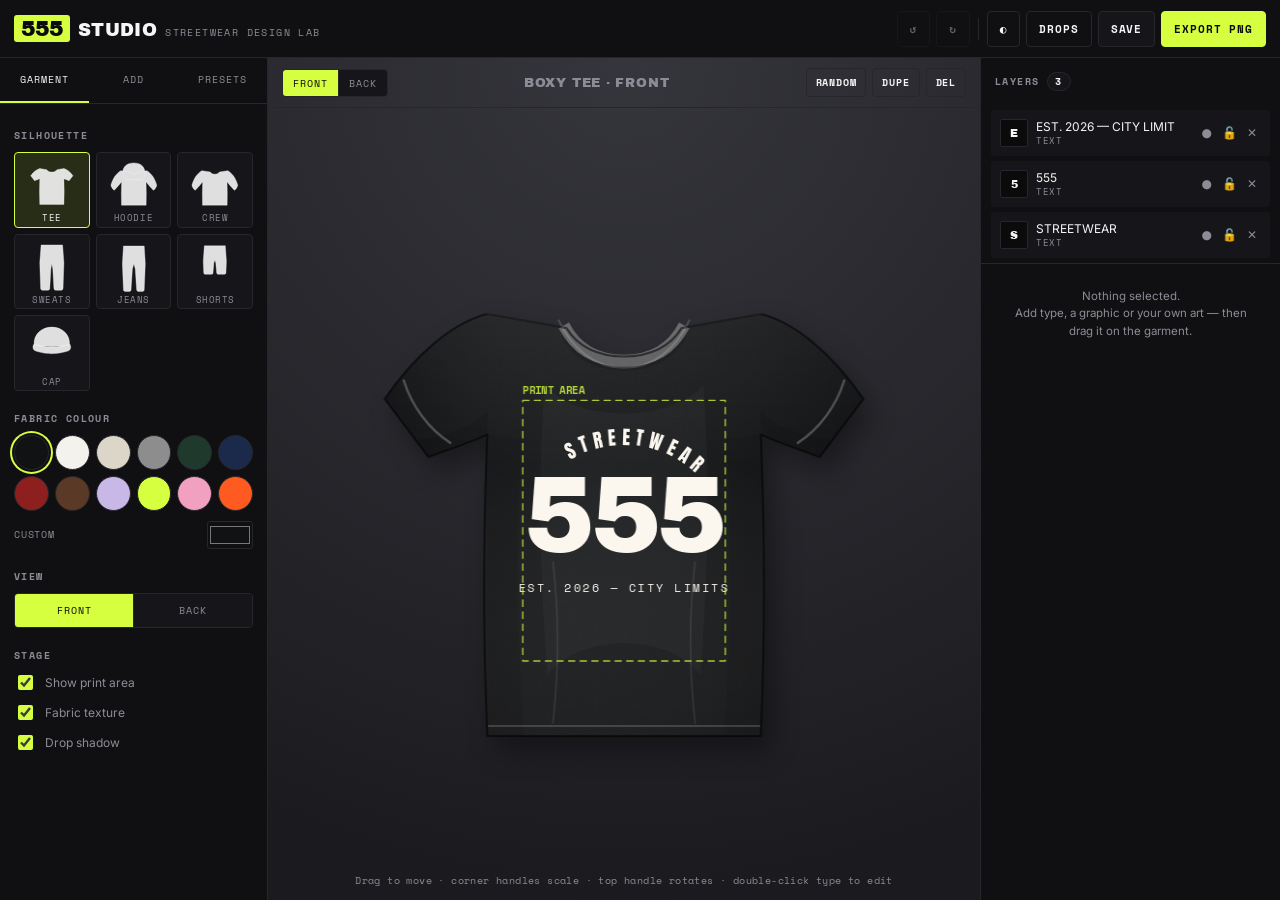
==== index.html @ 2db6f5b3 "Add 555 STUDIO — a streetwear garment design tool A no-build, offline-capable web app for designing " ====
<!doctype html>
<html lang="en" data-theme="dark">
<head>
<meta charset="utf-8" />
<meta name="viewport" content="width=device-width, initial-scale=1, viewport-fit=cover" />
<title>555 STUDIO — Streetwear Design Lab</title>
<meta name="description" content="Design your own streetwear: tees, hoodies, crewnecks, sweats, denim and caps. Type, graphics, uploads, distress, export." />
<link rel="icon" href="data:image/svg+xml,<svg xmlns='http://www.w3.org/2000/svg' viewBox='0 0 100 100'><rect width='100' height='100' rx='18' fill='%230b0b0c'/><text x='50' y='68' font-family='Arial Black,Arial' font-size='52' font-weight='900' text-anchor='middle' fill='%23d6ff3f'>5</text></svg>" />
<link rel="stylesheet" href="css/fonts.css" />
<link rel="stylesheet" href="css/app.css" />
</head>
<body>

<header class="topbar">
  <div class="brand">
    <span class="brand__mark">555</span>
    <span class="brand__name">STUDIO</span>
    <span class="brand__sub">streetwear design lab</span>
  </div>

  <div class="topbar__actions">
    <button class="btn btn--ghost" id="btnUndo" title="Undo (⌘/Ctrl+Z)" aria-label="Undo">↺</button>
    <button class="btn btn--ghost" id="btnRedo" title="Redo (⌘/Ctrl+Shift+Z)" aria-label="Redo">↻</button>
    <span class="sep" aria-hidden="true"></span>
    <button class="btn btn--ghost" id="btnTheme" title="Toggle light / dark">◐</button>
    <button class="btn btn--ghost" id="btnDrops" title="Saved designs">DROPS</button>
    <button class="btn" id="btnSave">SAVE</button>
    <button class="btn btn--accent" id="btnExport">EXPORT PNG</button>
  </div>
</header>

<main class="shell">

  <!-- ───────── LEFT PANEL ───────── -->
  <aside class="panel panel--left" id="panelLeft">
    <nav class="tabs" role="tablist">
      <button class="tab is-active" data-tab="garment">GARMENT</button>
      <button class="tab" data-tab="add">ADD</button>
      <button class="tab" data-tab="templates">PRESETS</button>
    </nav>

    <section class="tabpane is-active" data-pane="garment">
      <h3 class="label">Silhouette</h3>
      <div class="garment-grid" id="garmentGrid"></div>

      <h3 class="label">Fabric colour</h3>
      <div class="swatches" id="colorSwatches"></div>
      <label class="field">
        <span>Custom</span>
        <input type="color" id="colorCustom" value="#111214" />
      </label>

      <h3 class="label">View</h3>
      <div class="segment" id="viewSegment">
        <button data-view="front" class="is-active">FRONT</button>
        <button data-view="back">BACK</button>
      </div>

      <h3 class="label">Stage</h3>
      <label class="check"><input type="checkbox" id="togglePrintArea" checked /><span>Show print area</span></label>
      <label class="check"><input type="checkbox" id="toggleTexture" checked /><span>Fabric texture</span></label>
      <label class="check"><input type="checkbox" id="toggleShadow" checked /><span>Drop shadow</span></label>

      <div class="mobile-only">
        <h3 class="label">Library</h3>
        <div class="btn-row">
          <button class="btn btn--wide" id="btnDropsM">MY DROPS</button>
          <button class="btn btn--wide" id="btnThemeM">LIGHT / DARK</button>
        </div>
      </div>
    </section>

    <section class="tabpane" data-pane="add">
      <h3 class="label">Type</h3>
      <div class="btn-row">
        <button class="btn btn--wide" id="btnAddText">+ TEXT</button>
        <button class="btn btn--wide" id="btnAddUpload">+ UPLOAD ART</button>
      </div>
      <input type="file" id="fileInput" accept="image/*" hidden />

      <h3 class="label">Graphics</h3>
      <div class="graphic-grid" id="graphicGrid"></div>

      <h3 class="label">Shapes</h3>
      <div class="graphic-grid" id="shapeGrid"></div>
    </section>

    <section class="tabpane" data-pane="templates">
      <h3 class="label">One-click starters</h3>
      <p class="hint">Drops a ready-made layout on the current garment. Edit everything after.</p>
      <div class="template-list" id="templateList"></div>
      <button class="btn btn--wide btn--danger" id="btnClear">CLEAR THIS SIDE</button>
    </section>
  </aside>

  <!-- ───────── STAGE ───────── -->
  <section class="stage">
    <div class="stage__bar">
      <div class="segment segment--sm" id="viewSegment2">
        <button data-view="front" class="is-active">FRONT</button>
        <button data-view="back">BACK</button>
      </div>
      <div class="stage__title" id="stageTitle">BOXY TEE</div>
      <div class="stage__bar-right">
        <button class="btn btn--ghost btn--sm" id="btnRandom" title="Surprise me">RANDOM</button>
        <button class="btn btn--ghost btn--sm" id="btnDuplicate" title="Duplicate layer (⌘/Ctrl+D)">DUPE</button>
        <button class="btn btn--ghost btn--sm" id="btnDelete" title="Delete layer (Del)">DEL</button>
      </div>
    </div>

    <div class="stage__canvas-wrap" id="canvasWrap">
      <canvas id="stage" width="1000" height="1000" aria-label="Garment design canvas"></canvas>
    </div>

    <div class="stage__hint" id="stageHint">Drag to move · corner handles scale · top handle rotates · double-click type to edit</div>
  </section>

  <!-- ───────── RIGHT PANEL ───────── -->
  <aside class="panel panel--right" id="panelRight">
    <div class="panel__head">
      <h3 class="label label--flush">Layers <span class="count" id="layerCount">0</span></h3>
    </div>
    <ul class="layers" id="layerList"></ul>

    <div class="props" id="props">
      <p class="hint hint--center">Nothing selected.<br />Add type or a graphic to start.</p>
    </div>
  </aside>
</main>

<!-- mobile nav -->
<nav class="mobilebar">
  <button data-mob="garment" class="is-active">Garment</button>
  <button data-mob="add">Add</button>
  <button data-mob="layers">Layers</button>
  <button data-mob="stage">Canvas</button>
</nav>

<!-- drops / saved designs -->
<div class="modal" id="dropsModal" hidden>
  <div class="modal__card">
    <div class="modal__head">
      <h2>MY DROPS</h2>
      <button class="btn btn--ghost" id="btnCloseDrops">CLOSE</button>
    </div>
    <div class="drops" id="dropsGrid"></div>
    <div class="modal__foot">
      <button class="btn btn--wide" id="btnExportJson">EXPORT .JSON</button>
      <button class="btn btn--wide" id="btnImportJson">IMPORT .JSON</button>
      <input type="file" id="jsonInput" accept="application/json" hidden />
    </div>
  </div>
</div>

<div class="toast" id="toast" aria-live="polite"></div>

<script src="js/util.js"></script>
<script src="js/garments.js"></script>
<script src="js/graphics.js"></script>
<script src="js/templates.js"></script>
<script src="js/render.js"></script>
<script src="js/app.js"></script>
</body>
</html>
---- css/fonts.css ----
/* 555 STUDIO — self-hosted type (Google Fonts, latin subset).
   Anton, Archivo Black, Bebas Neue, Bungee, Chakra Petch, Inter, Oswald,
   Permanent Marker, Pirata One, Rubik Mono One, Space Mono, Syne, Teko,
   UnifrakturCook — all SIL Open Font License 1.1 (see assets/fonts/OFL.txt). */

@font-face {
  font-family: 'Anton';
  font-style: normal;
  font-weight: 400;
  font-display: swap;
  src: url(../assets/fonts/anton-400.woff2) format('woff2');
}
@font-face {
  font-family: 'Archivo Black';
  font-style: normal;
  font-weight: 400;
  font-display: swap;
  src: url(../assets/fonts/archivo-black-400.woff2) format('woff2');
}
@font-face {
  font-family: 'Bebas Neue';
  font-style: normal;
  font-weight: 400;
  font-display: swap;
  src: url(../assets/fonts/bebas-neue-400.woff2) format('woff2');
}
@font-face {
  font-family: 'Bungee';
  font-style: normal;
  font-weight: 400;
  font-display: swap;
  src: url(../assets/fonts/bungee-400.woff2) format('woff2');
}
@font-face {
  font-family: 'Chakra Petch';
  font-style: normal;
  font-weight: 700;
  font-display: swap;
  src: url(../assets/fonts/chakra-petch-700.woff2) format('woff2');
}
@font-face {
  font-family: 'Inter';
  font-style: normal;
  font-weight: 100 900;
  font-display: swap;
  src: url(../assets/fonts/inter.woff2) format('woff2');
}
@font-face {
  font-family: 'Oswald';
  font-style: normal;
  font-weight: 600;
  font-display: swap;
  src: url(../assets/fonts/oswald-600.woff2) format('woff2');
}
@font-face {
  font-family: 'Permanent Marker';
  font-style: normal;
  font-weight: 400;
  font-display: swap;
  src: url(../assets/fonts/permanent-marker-400.woff2) format('woff2');
}
@font-face {
  font-family: 'Pirata One';
  font-style: normal;
  font-weight: 400;
  font-display: swap;
  src: url(../assets/fonts/pirata-one-400.woff2) format('woff2');
}
@font-face {
  font-family: 'Rubik Mono One';
  font-style: normal;
  font-weight: 400;
  font-display: swap;
  src: url(../assets/fonts/rubik-mono-one-400.woff2) format('woff2');
}
@font-face {
  font-family: 'Space Mono';
  font-style: normal;
  font-weight: 400;
  font-display: swap;
  src: url(../assets/fonts/space-mono-400.woff2) format('woff2');
}
@font-face {
  font-family: 'Space Mono';
  font-style: normal;
  font-weight: 700;
  font-display: swap;
  src: url(../assets/fonts/space-mono-700.woff2) format('woff2');
}
@font-face {
  font-family: 'Syne';
  font-style: normal;
  font-weight: 800;
  font-display: swap;
  src: url(../assets/fonts/syne-800.woff2) format('woff2');
}
@font-face {
  font-family: 'Teko';
  font-style: normal;
  font-weight: 700;
  font-display: swap;
  src: url(../assets/fonts/teko-700.woff2) format('woff2');
}
@font-face {
  font-family: 'UnifrakturCook';
  font-style: normal;
  font-weight: 700;
  font-display: swap;
  src: url(../assets/fonts/unifrakturcook-700.woff2) format('woff2');
}
---- css/app.css ----
/* ── 555 STUDIO ───────────────────────────────────────────── */
:root{
  --bg:#0b0b0c; --panel:#101012; --panel-2:#16161a; --line:#26262b;
  --ink:#f5f5f6; --muted:#8c8c96; --accent:#d6ff3f; --accent-ink:#0b0b0c;
  --hot:#ff4423; --stage:#35353c; --stage-2:#1b1b1f;
  --radius:4px; --ui:'Inter',system-ui,-apple-system,'Segoe UI',sans-serif;
  --mono:'Space Mono',ui-monospace,'SFMono-Regular',Menlo,monospace;
}
[data-theme="light"]{
  --bg:#f2f2ef; --panel:#fff; --panel-2:#f7f7f4; --line:#dcdcd6;
  --ink:#111112; --muted:#6e6e76; --accent:#111112; --accent-ink:#f6ff8a;
  --stage:#e9e9e4; --stage-2:#cfcfc8;
}
*{box-sizing:border-box}
html,body{height:100%}
body{
  margin:0; background:var(--bg); color:var(--ink); font-family:var(--ui);
  font-size:14px; -webkit-font-smoothing:antialiased; overflow:hidden;
}
button,input,select,textarea{font-family:inherit;font-size:inherit;color:inherit}
::-webkit-scrollbar{width:10px;height:10px}
::-webkit-scrollbar-thumb{background:var(--line);border-radius:99px}
::selection{background:var(--accent);color:var(--accent-ink)}

/* ── topbar ── */
.topbar{
  height:58px; display:flex; align-items:center; justify-content:space-between;
  gap:16px; padding:0 14px; border-bottom:1px solid var(--line); background:var(--panel);
}
.brand{display:flex;align-items:baseline;gap:8px;min-width:0}
.brand__mark{
  font-family:'Archivo Black',var(--ui); font-size:22px; letter-spacing:-1px;
  background:var(--accent); color:var(--accent-ink); padding:2px 7px 1px; border-radius:3px;
}
.brand__name{font-family:'Archivo Black',var(--ui);font-size:18px;letter-spacing:.02em}
.brand__sub{font-family:var(--mono);font-size:10px;color:var(--muted);text-transform:uppercase;letter-spacing:.14em;white-space:nowrap}
.topbar__actions{display:flex;align-items:center;gap:6px}
.sep{width:1px;height:22px;background:var(--line);margin:0 2px}

.btn{
  border:1px solid var(--line); background:var(--panel-2); color:var(--ink);
  font-family:var(--mono); font-size:11px; font-weight:700; letter-spacing:.08em;
  text-transform:uppercase; padding:9px 12px; border-radius:var(--radius); cursor:pointer;
  transition:background .12s,border-color .12s,transform .06s; white-space:nowrap;
}
.btn:hover{background:var(--line)}
.btn:active{transform:translateY(1px)}
.btn--ghost{background:transparent}
.btn--accent{background:var(--accent);color:var(--accent-ink);border-color:var(--accent)}
.btn--accent:hover{filter:brightness(1.08);background:var(--accent)}
.btn--danger{border-color:#5a2a22;color:#ff8f77}
.btn--danger:hover{background:#2a1512}
.btn--wide{width:100%;text-align:center;justify-content:center}
.btn--sm{padding:6px 9px;font-size:10px}
.btn[disabled]{opacity:.35;cursor:not-allowed}
.btn.is-on{background:var(--accent);color:var(--accent-ink);border-color:var(--accent)}

/* ── shell ── */
.shell{
  height:calc(100% - 58px); display:grid; grid-template-columns:268px minmax(0,1fr) 300px;
}
.panel{background:var(--panel);overflow-y:auto;overscroll-behavior:contain}
.panel--left{border-right:1px solid var(--line)}
.panel--right{border-left:1px solid var(--line);display:flex;flex-direction:column}
.panel__head{padding:14px 14px 0}

.tabs{display:flex;position:sticky;top:0;background:var(--panel);z-index:3;border-bottom:1px solid var(--line)}
.tab{
  flex:1; background:none; border:0; border-bottom:2px solid transparent; padding:14px 4px;
  font-family:var(--mono); font-size:10px; letter-spacing:.1em; color:var(--muted); cursor:pointer;
}
.tab.is-active{color:var(--ink);border-bottom-color:var(--accent)}
.tabpane{display:none;padding:4px 14px 28px}
.tabpane.is-active{display:block}

.label{
  font-family:var(--mono); font-size:10px; letter-spacing:.14em; text-transform:uppercase;
  color:var(--muted); margin:20px 0 9px; display:flex; align-items:center; gap:8px;
}
.label--flush{margin-top:0}
.count{background:var(--panel-2);border:1px solid var(--line);border-radius:99px;padding:1px 7px;color:var(--ink)}
.hint{font-size:11.5px;line-height:1.5;color:var(--muted);margin:0 0 12px}
.hint--center{text-align:center;padding:24px 8px}

/* ── garment picker ── */
.garment-grid{display:grid;grid-template-columns:repeat(3,1fr);gap:6px}
.gcard{
  position:relative; aspect-ratio:1/1; border:1px solid var(--line); border-radius:var(--radius);
  background:var(--panel-2); cursor:pointer; padding:4px; display:flex; flex-direction:column;
  align-items:center; justify-content:center; gap:2px; transition:border-color .12s,background .12s;
}
.gcard:hover{border-color:var(--muted)}
.gcard.is-active{border-color:var(--accent);background:color-mix(in srgb,var(--accent) 12%,transparent)}
.gcard svg{width:100%;height:auto;flex:1;min-height:0;display:block}
.gcard span{font-family:var(--mono);font-size:8.5px;letter-spacing:.06em;text-transform:uppercase;color:var(--muted);text-align:center;line-height:1.1}
.gcard.is-active span{color:var(--ink)}

/* ── swatches ── */
.swatches{display:grid;grid-template-columns:repeat(6,1fr);gap:6px}
.sw{
  aspect-ratio:1/1;border-radius:99px;border:1px solid var(--line);cursor:pointer;padding:0;
  position:relative;transition:transform .1s;
}
.sw:hover{transform:scale(1.12)}
.sw.is-active{box-shadow:0 0 0 2px var(--panel),0 0 0 4px var(--accent)}

.field{display:flex;align-items:center;justify-content:space-between;gap:10px;margin:10px 0}
.field>span{font-family:var(--mono);font-size:10px;letter-spacing:.08em;text-transform:uppercase;color:var(--muted)}
.field input[type=color]{width:46px;height:28px;padding:0;border:1px solid var(--line);border-radius:3px;background:none;cursor:pointer}
.field input[type=text],.field select,.field input[type=number]{
  flex:1;min-width:0;background:var(--panel-2);border:1px solid var(--line);border-radius:3px;padding:7px 8px;
}
.field--stack{display:block}
.field--stack>span{display:block;margin-bottom:6px}

.segment{display:flex;border:1px solid var(--line);border-radius:var(--radius);overflow:hidden}
.segment button{
  flex:1;background:var(--panel-2);border:0;padding:9px 6px;cursor:pointer;
  font-family:var(--mono);font-size:10px;letter-spacing:.1em;color:var(--muted);
}
.segment button+button{border-left:1px solid var(--line)}
.segment button.is-active{background:var(--accent);color:var(--accent-ink)}
.segment--sm button{padding:6px 10px;font-size:9.5px}

.check{display:flex;align-items:center;gap:9px;margin:9px 0;font-size:12px;color:var(--muted);cursor:pointer}
.check input{accent-color:var(--accent);width:15px;height:15px}

.btn-row{display:flex;flex-direction:column;gap:6px}

/* ── graphics / shapes ── */
.graphic-grid{display:grid;grid-template-columns:repeat(4,1fr);gap:6px}
.gr{
  aspect-ratio:1/1;border:1px solid var(--line);border-radius:var(--radius);background:var(--panel-2);
  cursor:pointer;display:grid;place-items:center;padding:7px;transition:border-color .12s,background .12s;
}
.gr:hover{border-color:var(--accent);background:color-mix(in srgb,var(--accent) 10%,transparent)}
.gr svg{width:100%;height:100%;fill:var(--ink);stroke:var(--ink)}

/* ── templates ── */
.template-list{display:flex;flex-direction:column;gap:6px;margin-bottom:18px}
.tpl{
  text-align:left;border:1px solid var(--line);background:var(--panel-2);border-radius:var(--radius);
  padding:11px 12px;cursor:pointer;transition:border-color .12s
}
.tpl:hover{border-color:var(--accent)}
.tpl b{display:block;font-family:'Archivo Black',var(--ui);font-size:12.5px;letter-spacing:.01em}
.tpl i{font-style:normal;font-family:var(--mono);font-size:10px;color:var(--muted)}

/* ── stage ── */
.stage{display:flex;flex-direction:column;min-width:0;background:
  radial-gradient(120% 100% at 50% 0%,var(--stage) 0%,var(--stage-2) 100%)}
.stage__bar{
  display:flex;align-items:center;justify-content:space-between;gap:10px;
  padding:10px 14px;border-bottom:1px solid var(--line)
}
.stage__bar-right{display:flex;gap:6px}
.stage__title{font-family:'Archivo Black',var(--ui);font-size:13px;letter-spacing:.06em;color:var(--muted);text-align:center;white-space:nowrap;overflow:hidden;text-overflow:ellipsis}
.stage__canvas-wrap{flex:1;min-height:0;display:grid;place-items:center;padding:14px;position:relative}
#stage{
  max-width:100%;max-height:100%;width:auto;height:auto;touch-action:none;
  border-radius:6px;cursor:default;
}
.stage__hint{
  font-family:var(--mono);font-size:10px;letter-spacing:.04em;color:var(--muted);
  text-align:center;padding:0 14px 12px;min-height:16px
}

/* ── layers ── */
.layers{list-style:none;margin:10px 0 0;padding:0 10px;max-height:38vh;overflow-y:auto}
.ly{
  display:flex;align-items:center;gap:8px;padding:8px;border:1px solid transparent;border-radius:3px;
  cursor:pointer;background:var(--panel-2);margin-bottom:5px
}
.ly.is-active{border-color:var(--accent)}
.ly__thumb{
  width:28px;height:28px;flex:none;border-radius:2px;background:var(--bg);border:1px solid var(--line);
  display:grid;place-items:center;font-family:'Archivo Black',var(--ui);font-size:11px;overflow:hidden
}
.ly__thumb svg{width:70%;height:70%;fill:var(--ink)}
.ly__thumb img{width:100%;height:100%;object-fit:contain}
.ly__name{flex:1;min-width:0;font-size:12px;white-space:nowrap;overflow:hidden;text-overflow:ellipsis}
.ly__name small{display:block;font-family:var(--mono);font-size:9px;color:var(--muted);letter-spacing:.06em;text-transform:uppercase}
.ly__btns{display:flex;gap:2px}
.ly__btns button{
  background:none;border:0;color:var(--muted);cursor:pointer;padding:3px 4px;border-radius:3px;font-size:12px;line-height:1
}
.ly__btns button:hover{background:var(--line);color:var(--ink)}
.ly.is-hidden .ly__name{opacity:.4;text-decoration:line-through}

/* ── props ── */
.props{border-top:1px solid var(--line);padding:0 14px 40px;flex:1;overflow-y:auto}
.props .label{margin-top:16px}
.row{display:flex;gap:6px;align-items:center;margin:8px 0}
.row>*{min-width:0}
textarea#pText{
  width:100%;background:var(--panel-2);border:1px solid var(--line);border-radius:3px;padding:8px;
  resize:vertical;min-height:62px;font-family:var(--mono);font-size:12px;letter-spacing:.04em
}
.slider{display:block;margin:10px 0}
.slider>span{
  display:flex;justify-content:space-between;font-family:var(--mono);font-size:10px;
  letter-spacing:.08em;text-transform:uppercase;color:var(--muted);margin-bottom:5px
}
.slider>span b{color:var(--ink);font-weight:700}
input[type=range]{width:100%;accent-color:var(--accent);height:16px}
.mini-grid{display:grid;grid-template-columns:repeat(4,1fr);gap:5px}
.mini{
  border:1px solid var(--line);background:var(--panel-2);border-radius:3px;padding:7px 2px;cursor:pointer;
  font-family:var(--mono);font-size:10px;color:var(--muted)
}
.mini:hover{border-color:var(--muted)}
.mini.is-active{border-color:var(--accent);color:var(--ink)}
.font-list{display:grid;gap:5px;max-height:186px;overflow-y:auto;padding-right:2px}
.font-opt{
  border:1px solid var(--line);background:var(--panel-2);border-radius:3px;padding:7px 9px;cursor:pointer;
  text-align:left;font-size:17px;line-height:1.15;overflow:hidden;white-space:nowrap;text-overflow:ellipsis
}
.font-opt.is-active{border-color:var(--accent)}

/* ── modal / drops ── */
.modal{position:fixed;inset:0;background:rgba(0,0,0,.72);display:grid;place-items:center;padding:18px;z-index:50}
.modal[hidden]{display:none}
.modal__card{
  background:var(--panel);border:1px solid var(--line);border-radius:6px;width:min(760px,100%);
  max-height:86vh;display:flex;flex-direction:column
}
.modal__head{display:flex;align-items:center;justify-content:space-between;padding:14px;border-bottom:1px solid var(--line)}
.modal__head h2{margin:0;font-family:'Archivo Black',var(--ui);font-size:15px;letter-spacing:.06em}
.modal__foot{display:flex;gap:8px;padding:14px;border-top:1px solid var(--line)}
.drops{
  display:grid;grid-template-columns:repeat(auto-fill,minmax(140px,1fr));gap:10px;padding:14px;overflow-y:auto
}
.drop{border:1px solid var(--line);border-radius:4px;overflow:hidden;background:var(--panel-2);position:relative}
.drop img{width:100%;aspect-ratio:1/1;object-fit:cover;display:block;background:var(--stage);cursor:pointer}
.drop__meta{padding:7px 8px;display:flex;align-items:center;justify-content:space-between;gap:6px}
.drop__meta span{font-family:var(--mono);font-size:9.5px;color:var(--muted);overflow:hidden;text-overflow:ellipsis;white-space:nowrap}
.drop__meta button{background:none;border:0;color:var(--muted);cursor:pointer;font-size:13px;padding:0 2px}
.drop__meta button:hover{color:var(--hot)}

/* ── toast ── */
.toast{
  position:fixed;left:50%;bottom:26px;transform:translate(-50%,20px);opacity:0;pointer-events:none;
  background:var(--accent);color:var(--accent-ink);font-family:var(--mono);font-size:11px;font-weight:700;
  letter-spacing:.08em;text-transform:uppercase;padding:10px 16px;border-radius:99px;transition:.22s;z-index:99
}
.toast.is-on{opacity:1;transform:translate(-50%,0)}

/* ── mobile ── */
.mobilebar{display:none}
.mobile-only{display:none}
@media (max-width:1080px){
  .shell{grid-template-columns:232px minmax(0,1fr) 262px}
  .brand__sub{display:none}
}
@media (max-width:880px){
  body{overflow:auto}
  .shell{display:block;height:auto}
  .panel{
    position:fixed;left:0;right:0;bottom:52px;top:58px;z-index:20;display:none;
    border:0;border-top:1px solid var(--line)
  }
  .panel.is-open{display:block}
  .panel--right{display:none}
  .panel--right.is-open{display:flex}
  .layers{max-height:none}
  .stage{height:calc(100vh - 58px - 52px)}
  .mobilebar{
    display:grid;grid-template-columns:repeat(4,1fr);position:fixed;left:0;right:0;bottom:0;height:52px;
    background:var(--panel);border-top:1px solid var(--line);z-index:30
  }
  .mobilebar button{
    background:none;border:0;color:var(--muted);font-family:var(--mono);font-size:10px;letter-spacing:.08em;
    text-transform:uppercase;cursor:pointer
  }
  .mobilebar button.is-active{color:var(--accent)}
  .topbar__actions .btn:not(.btn--accent):not(#btnUndo):not(#btnRedo):not(#btnSave){display:none}
  .topbar__actions .sep{display:none}
  .mobile-only{display:block}
  .stage__title{display:none}
}
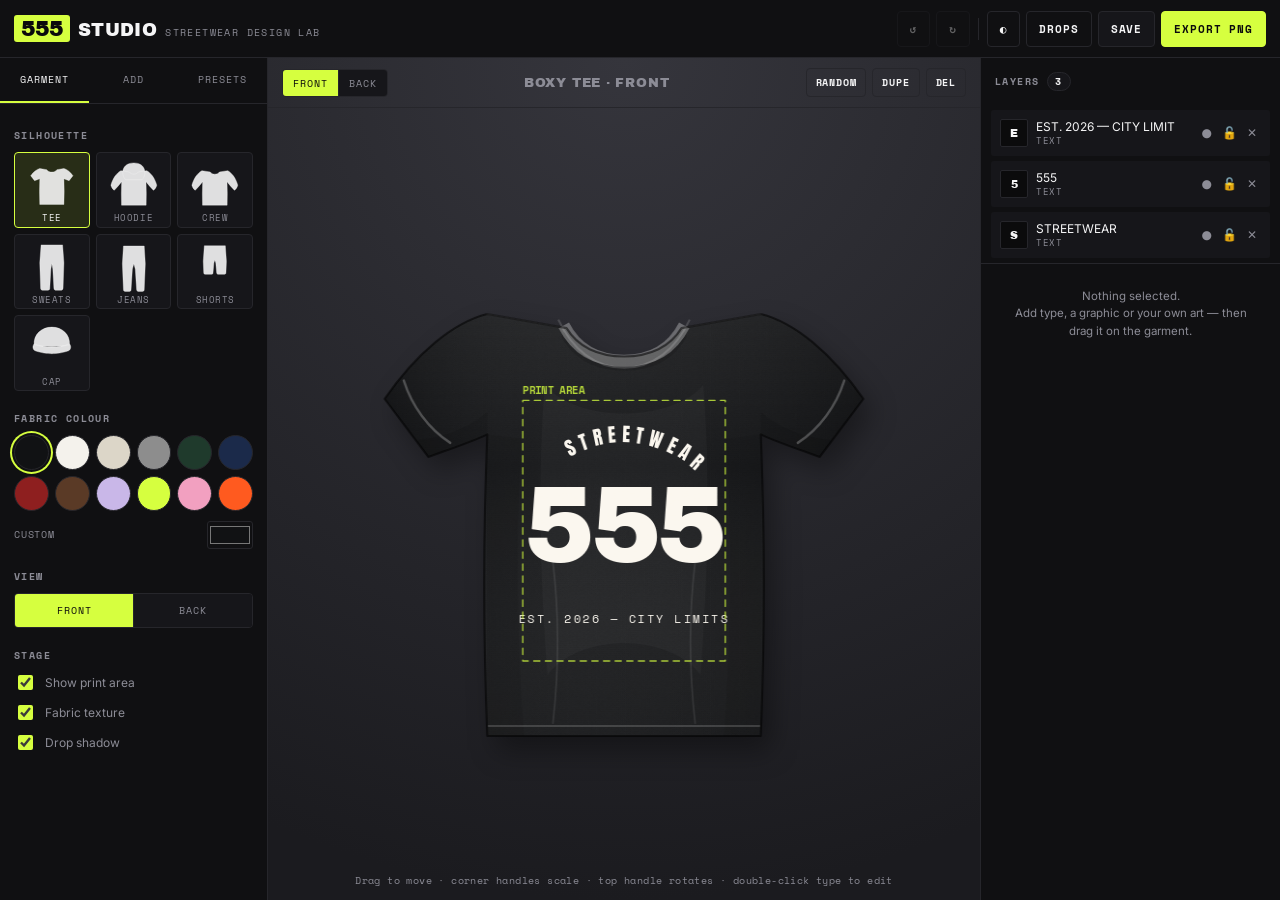
==== commit 1410c1b9: "Lay presets out from measured type instead of guessed widths The box logo overflowed its red box, th" ====
--- a/index.html
+++ b/index.html
@@ -157,8 +157,8 @@
 <script src="js/util.js"></script>
 <script src="js/garments.js"></script>
 <script src="js/graphics.js"></script>
+<script src="js/render.js"></script>
 <script src="js/templates.js"></script>
-<script src="js/render.js"></script>
 <script src="js/app.js"></script>
 </body>
 </html>
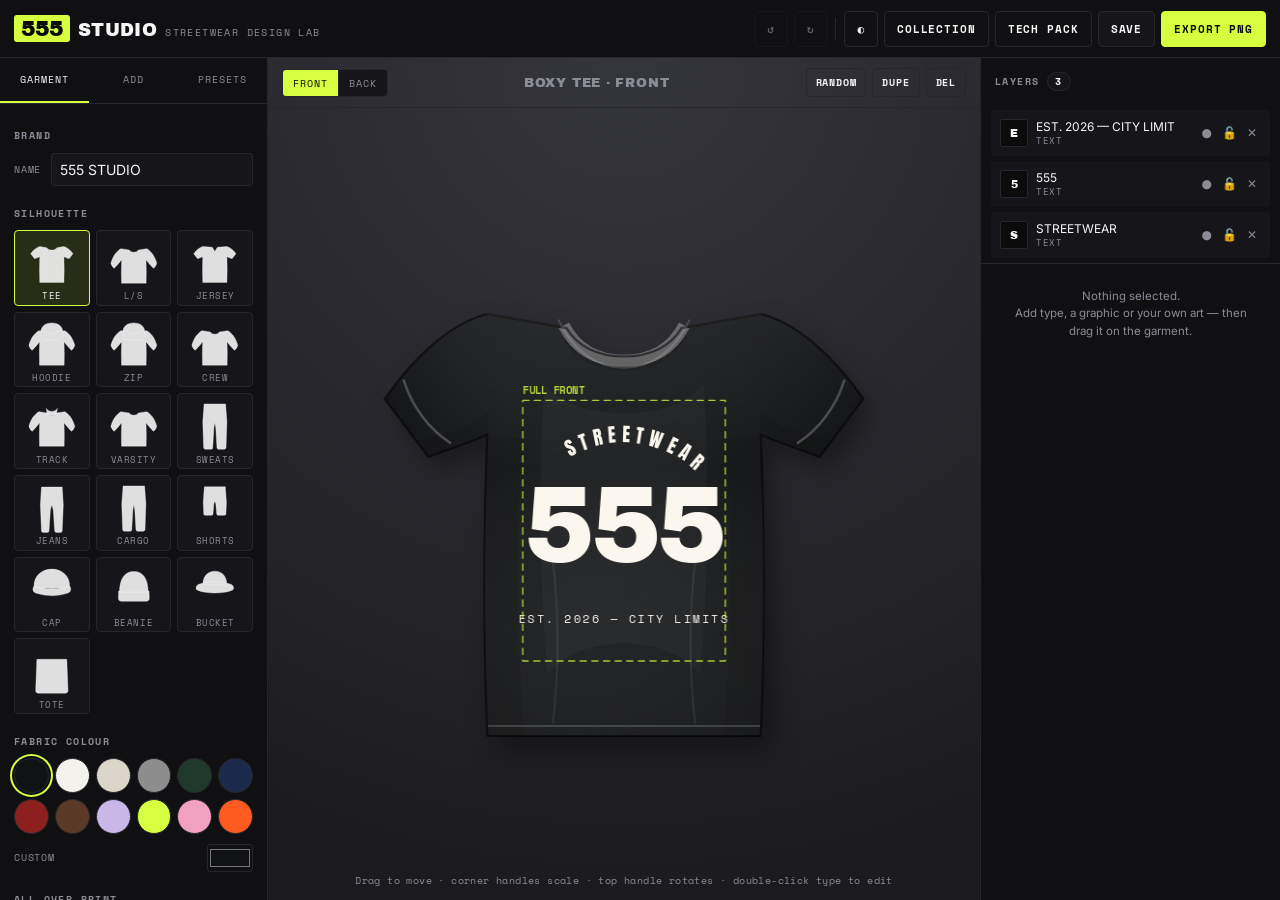
==== commit ac480f27: "Build it out into a full brand tool: 16 garments, all-over prints, finishes, sheets Garments (7 -> 1" ====
--- a/index.html
+++ b/index.html
@@ -23,7 +23,8 @@
     <button class="btn btn--ghost" id="btnRedo" title="Redo (⌘/Ctrl+Shift+Z)" aria-label="Redo">↻</button>
     <span class="sep" aria-hidden="true"></span>
     <button class="btn btn--ghost" id="btnTheme" title="Toggle light / dark">◐</button>
-    <button class="btn btn--ghost" id="btnDrops" title="Saved designs">DROPS</button>
+    <button class="btn btn--ghost" id="btnDrops" title="Your collection">COLLECTION</button>
+    <button class="btn btn--ghost" id="btnTechPack" title="Production sheet">TECH PACK</button>
     <button class="btn" id="btnSave">SAVE</button>
     <button class="btn btn--accent" id="btnExport">EXPORT PNG</button>
   </div>
@@ -40,6 +41,12 @@
     </nav>
 
     <section class="tabpane is-active" data-pane="garment">
+      <h3 class="label">Brand</h3>
+      <label class="field">
+        <span>Name</span>
+        <input type="text" id="brandName" value="555 STUDIO" maxlength="28" spellcheck="false" />
+      </label>
+
       <h3 class="label">Silhouette</h3>
       <div class="garment-grid" id="garmentGrid"></div>
 
@@ -50,6 +57,36 @@
         <input type="color" id="colorCustom" value="#111214" />
       </label>
 
+      <div id="accentBlock" hidden>
+        <h3 class="label">Contrast panels</h3>
+        <div class="swatches" id="accentSwatches"></div>
+        <label class="field">
+          <span>Custom</span>
+          <input type="color" id="accentCustom" value="#f4f2ec" />
+        </label>
+      </div>
+
+      <h3 class="label">All-over print</h3>
+      <div class="pattern-grid" id="patternGrid"></div>
+      <div id="patternOpts" hidden>
+        <label class="field">
+          <span>Print ink</span>
+          <input type="color" id="patternColor" value="#f4f2ec" />
+        </label>
+        <label class="field" id="monoRow" hidden>
+          <span>Motif</span>
+          <select id="monoGraphic"></select>
+        </label>
+        <label class="field" id="wordRow" hidden>
+          <span>Word</span>
+          <input type="text" id="wordText" maxlength="14" spellcheck="false" />
+        </label>
+        <div id="patternSliders"></div>
+      </div>
+
+      <h3 class="label">Placement</h3>
+      <div class="chips" id="zoneChips"></div>
+
       <h3 class="label">View</h3>
       <div class="segment" id="viewSegment">
         <button data-view="front" class="is-active">FRONT</button>
@@ -64,7 +101,7 @@
       <div class="mobile-only">
         <h3 class="label">Library</h3>
         <div class="btn-row">
-          <button class="btn btn--wide" id="btnDropsM">MY DROPS</button>
+          <button class="btn btn--wide" id="btnDropsM">THE COLLECTION</button>
           <button class="btn btn--wide" id="btnThemeM">LIGHT / DARK</button>
         </div>
       </div>
@@ -140,11 +177,12 @@
 <div class="modal" id="dropsModal" hidden>
   <div class="modal__card">
     <div class="modal__head">
-      <h2>MY DROPS</h2>
+      <h2>THE COLLECTION</h2>
       <button class="btn btn--ghost" id="btnCloseDrops">CLOSE</button>
     </div>
     <div class="drops" id="dropsGrid"></div>
     <div class="modal__foot">
+      <button class="btn btn--wide btn--accent" id="btnLookbook">EXPORT LOOKBOOK</button>
       <button class="btn btn--wide" id="btnExportJson">EXPORT .JSON</button>
       <button class="btn btn--wide" id="btnImportJson">IMPORT .JSON</button>
       <input type="file" id="jsonInput" accept="application/json" hidden />
@@ -157,7 +195,9 @@
 <script src="js/util.js"></script>
 <script src="js/garments.js"></script>
 <script src="js/graphics.js"></script>
+<script src="js/patterns.js"></script>
 <script src="js/render.js"></script>
+<script src="js/sheets.js"></script>
 <script src="js/templates.js"></script>
 <script src="js/app.js"></script>
 </body>
--- a/css/app.css
+++ b/css/app.css
@@ -126,6 +126,26 @@
 .check input{accent-color:var(--accent);width:15px;height:15px}
 
 .btn-row{display:flex;flex-direction:column;gap:6px}
+
+/* ── patterns + placement chips ── */
+.pattern-grid{display:grid;grid-template-columns:repeat(4,1fr);gap:6px}
+.pat{
+  position:relative;aspect-ratio:1/1;border:1px solid var(--line);border-radius:var(--radius);
+  overflow:hidden;cursor:pointer;padding:0;background:var(--panel-2)
+}
+.pat canvas{width:100%;height:100%;display:block}
+.pat span{
+  position:absolute;left:0;right:0;bottom:0;font-family:var(--mono);font-size:7.5px;letter-spacing:.04em;
+  text-transform:uppercase;background:rgba(0,0,0,.62);color:#fff;padding:2px 1px;text-align:center
+}
+.pat.is-active{border-color:var(--accent);box-shadow:0 0 0 1px var(--accent)}
+.chips{display:flex;flex-wrap:wrap;gap:5px}
+.chip{
+  border:1px solid var(--line);background:var(--panel-2);border-radius:99px;padding:6px 10px;cursor:pointer;
+  font-family:var(--mono);font-size:9.5px;letter-spacing:.06em;color:var(--muted);white-space:nowrap
+}
+.chip:hover{border-color:var(--muted)}
+.chip.is-active{border-color:var(--accent);color:var(--ink);background:color-mix(in srgb,var(--accent) 14%,transparent)}
 
 /* ── graphics / shapes ── */
 .graphic-grid{display:grid;grid-template-columns:repeat(4,1fr);gap:6px}
@@ -275,6 +295,7 @@
   .mobilebar button.is-active{color:var(--accent)}
   .topbar__actions .btn:not(.btn--accent):not(#btnUndo):not(#btnRedo):not(#btnSave){display:none}
   .topbar__actions .sep{display:none}
+  .toast{bottom:68px}
   .mobile-only{display:block}
   .stage__title{display:none}
 }
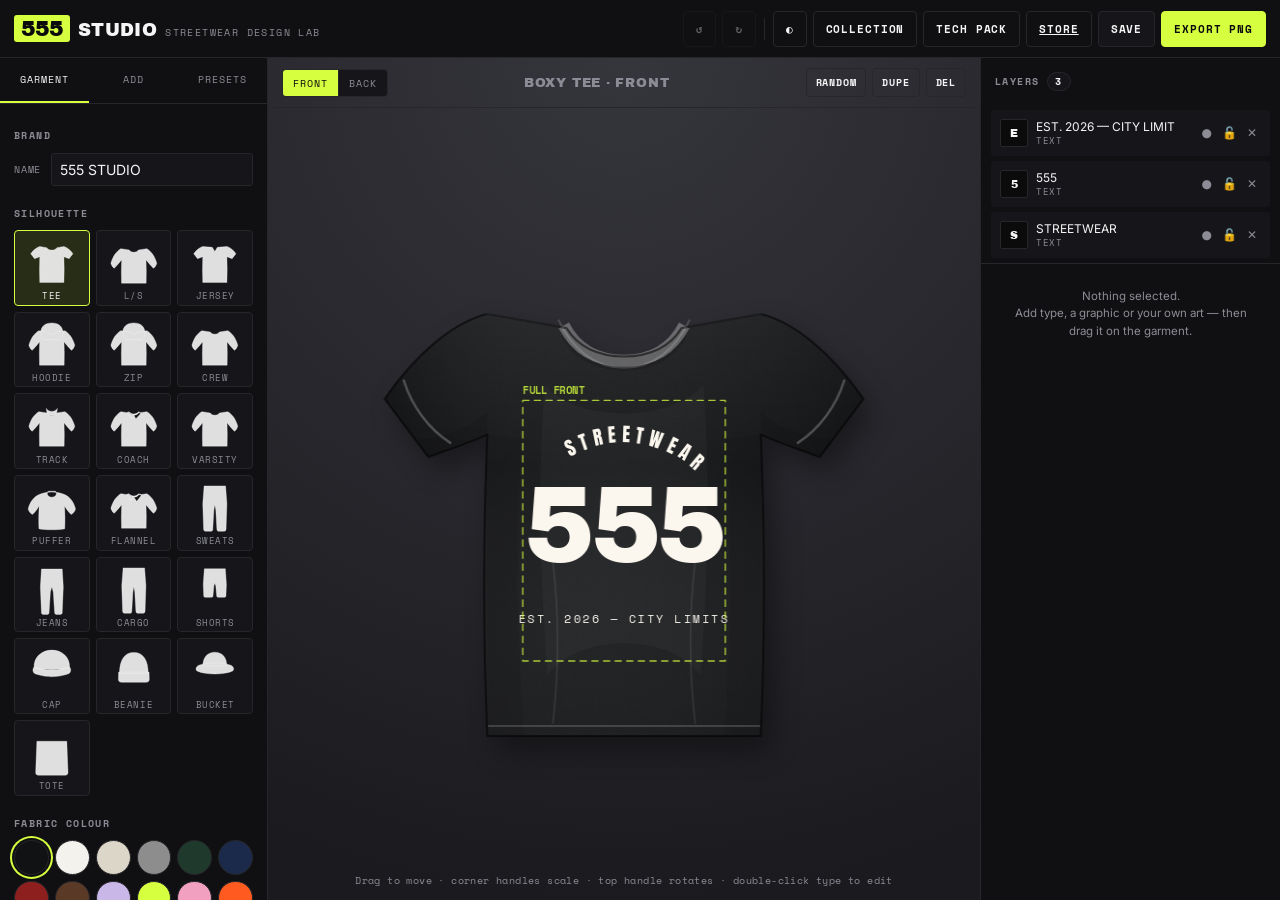
==== commit 9019b671: "Add three outerwear silhouettes and a store page for the collection Garments (16 -> 19): coach jacke" ====
--- a/index.html
+++ b/index.html
@@ -25,6 +25,7 @@
     <button class="btn btn--ghost" id="btnTheme" title="Toggle light / dark">◐</button>
     <button class="btn btn--ghost" id="btnDrops" title="Your collection">COLLECTION</button>
     <button class="btn btn--ghost" id="btnTechPack" title="Production sheet">TECH PACK</button>
+    <a class="btn btn--ghost" id="btnStore" href="shop.html" title="Your store page">STORE</a>
     <button class="btn" id="btnSave">SAVE</button>
     <button class="btn btn--accent" id="btnExport">EXPORT PNG</button>
   </div>
@@ -183,6 +184,7 @@
     <div class="drops" id="dropsGrid"></div>
     <div class="modal__foot">
       <button class="btn btn--wide btn--accent" id="btnLookbook">EXPORT LOOKBOOK</button>
+      <a class="btn btn--wide" href="shop.html">OPEN STORE</a>
       <button class="btn btn--wide" id="btnExportJson">EXPORT .JSON</button>
       <button class="btn btn--wide" id="btnImportJson">IMPORT .JSON</button>
       <input type="file" id="jsonInput" accept="application/json" hidden />
@@ -196,6 +198,7 @@
 <script src="js/garments.js"></script>
 <script src="js/graphics.js"></script>
 <script src="js/patterns.js"></script>
+<script src="js/product.js"></script>
 <script src="js/render.js"></script>
 <script src="js/sheets.js"></script>
 <script src="js/templates.js"></script>
--- a/css/app.css
+++ b/css/app.css
@@ -246,12 +246,20 @@
 }
 .modal__head{display:flex;align-items:center;justify-content:space-between;padding:14px;border-bottom:1px solid var(--line)}
 .modal__head h2{margin:0;font-family:'Archivo Black',var(--ui);font-size:15px;letter-spacing:.06em}
-.modal__foot{display:flex;gap:8px;padding:14px;border-top:1px solid var(--line)}
+.modal__foot{display:flex;gap:8px;padding:14px;border-top:1px solid var(--line);flex-wrap:wrap}
+.modal__foot .btn{flex:1;min-width:130px}
 .drops{
   display:grid;grid-template-columns:repeat(auto-fill,minmax(140px,1fr));gap:10px;padding:14px;overflow-y:auto
 }
 .drop{border:1px solid var(--line);border-radius:4px;overflow:hidden;background:var(--panel-2);position:relative}
 .drop img{width:100%;aspect-ratio:1/1;object-fit:cover;display:block;background:var(--stage);cursor:pointer}
+.drop__edit{display:flex;gap:4px;padding:7px 8px 0}
+.drop__edit input{
+  background:var(--bg);border:1px solid var(--line);border-radius:3px;padding:5px 6px;min-width:0;
+  font-family:var(--mono);font-size:10px;letter-spacing:.04em;color:var(--ink)
+}
+.drop__edit input[type=text]{flex:1}
+.drop__edit input[type=number]{width:56px}
 .drop__meta{padding:7px 8px;display:flex;align-items:center;justify-content:space-between;gap:6px}
 .drop__meta span{font-family:var(--mono);font-size:9.5px;color:var(--muted);overflow:hidden;text-overflow:ellipsis;white-space:nowrap}
 .drop__meta button{background:none;border:0;color:var(--muted);cursor:pointer;font-size:13px;padding:0 2px}
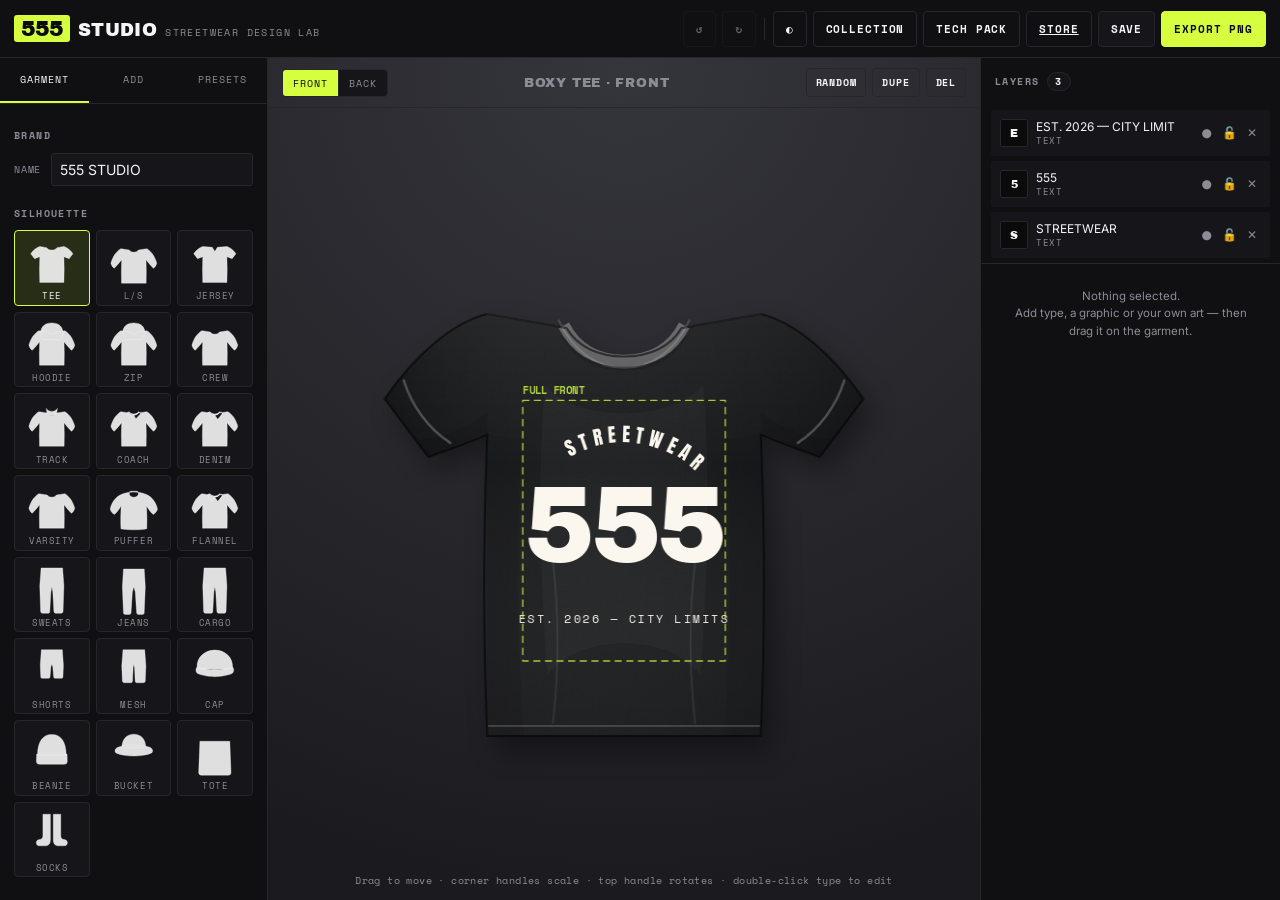
==== commit 116373b4: "Add scenes, three more silhouettes, payment links and shareable lookbook URLs Garments (19 -> 22): d" ====
--- a/index.html
+++ b/index.html
@@ -85,6 +85,13 @@
         <div id="patternSliders"></div>
       </div>
 
+      <h3 class="label">Scene</h3>
+      <div class="chips" id="sceneChips"></div>
+      <div class="btn-row" id="scenePhotoRow" hidden>
+        <button class="btn btn--wide" id="btnScenePhoto">UPLOAD BACKDROP</button>
+        <input type="file" id="sceneInput" accept="image/*" hidden />
+      </div>
+
       <h3 class="label">Placement</h3>
       <div class="chips" id="zoneChips"></div>
 
@@ -185,6 +192,7 @@
     <div class="modal__foot">
       <button class="btn btn--wide btn--accent" id="btnLookbook">EXPORT LOOKBOOK</button>
       <a class="btn btn--wide" href="shop.html">OPEN STORE</a>
+      <button class="btn btn--wide" id="btnShare">COPY SHARE LINK</button>
       <button class="btn btn--wide" id="btnExportJson">EXPORT .JSON</button>
       <button class="btn btn--wide" id="btnImportJson">IMPORT .JSON</button>
       <input type="file" id="jsonInput" accept="application/json" hidden />
@@ -199,6 +207,7 @@
 <script src="js/graphics.js"></script>
 <script src="js/patterns.js"></script>
 <script src="js/product.js"></script>
+<script src="js/share.js"></script>
 <script src="js/render.js"></script>
 <script src="js/sheets.js"></script>
 <script src="js/templates.js"></script>
--- a/css/app.css
+++ b/css/app.css
@@ -260,6 +260,11 @@
 }
 .drop__edit input[type=text]{flex:1}
 .drop__edit input[type=number]{width:56px}
+.drop__link{
+  display:block;width:calc(100% - 16px);margin:5px 8px 0;background:var(--bg);border:1px solid var(--line);
+  border-radius:3px;padding:5px 6px;font-family:var(--mono);font-size:9.5px;color:var(--ink)
+}
+.drop__link::placeholder{color:var(--muted)}
 .drop__meta{padding:7px 8px;display:flex;align-items:center;justify-content:space-between;gap:6px}
 .drop__meta span{font-family:var(--mono);font-size:9.5px;color:var(--muted);overflow:hidden;text-overflow:ellipsis;white-space:nowrap}
 .drop__meta button{background:none;border:0;color:var(--muted);cursor:pointer;font-size:13px;padding:0 2px}
